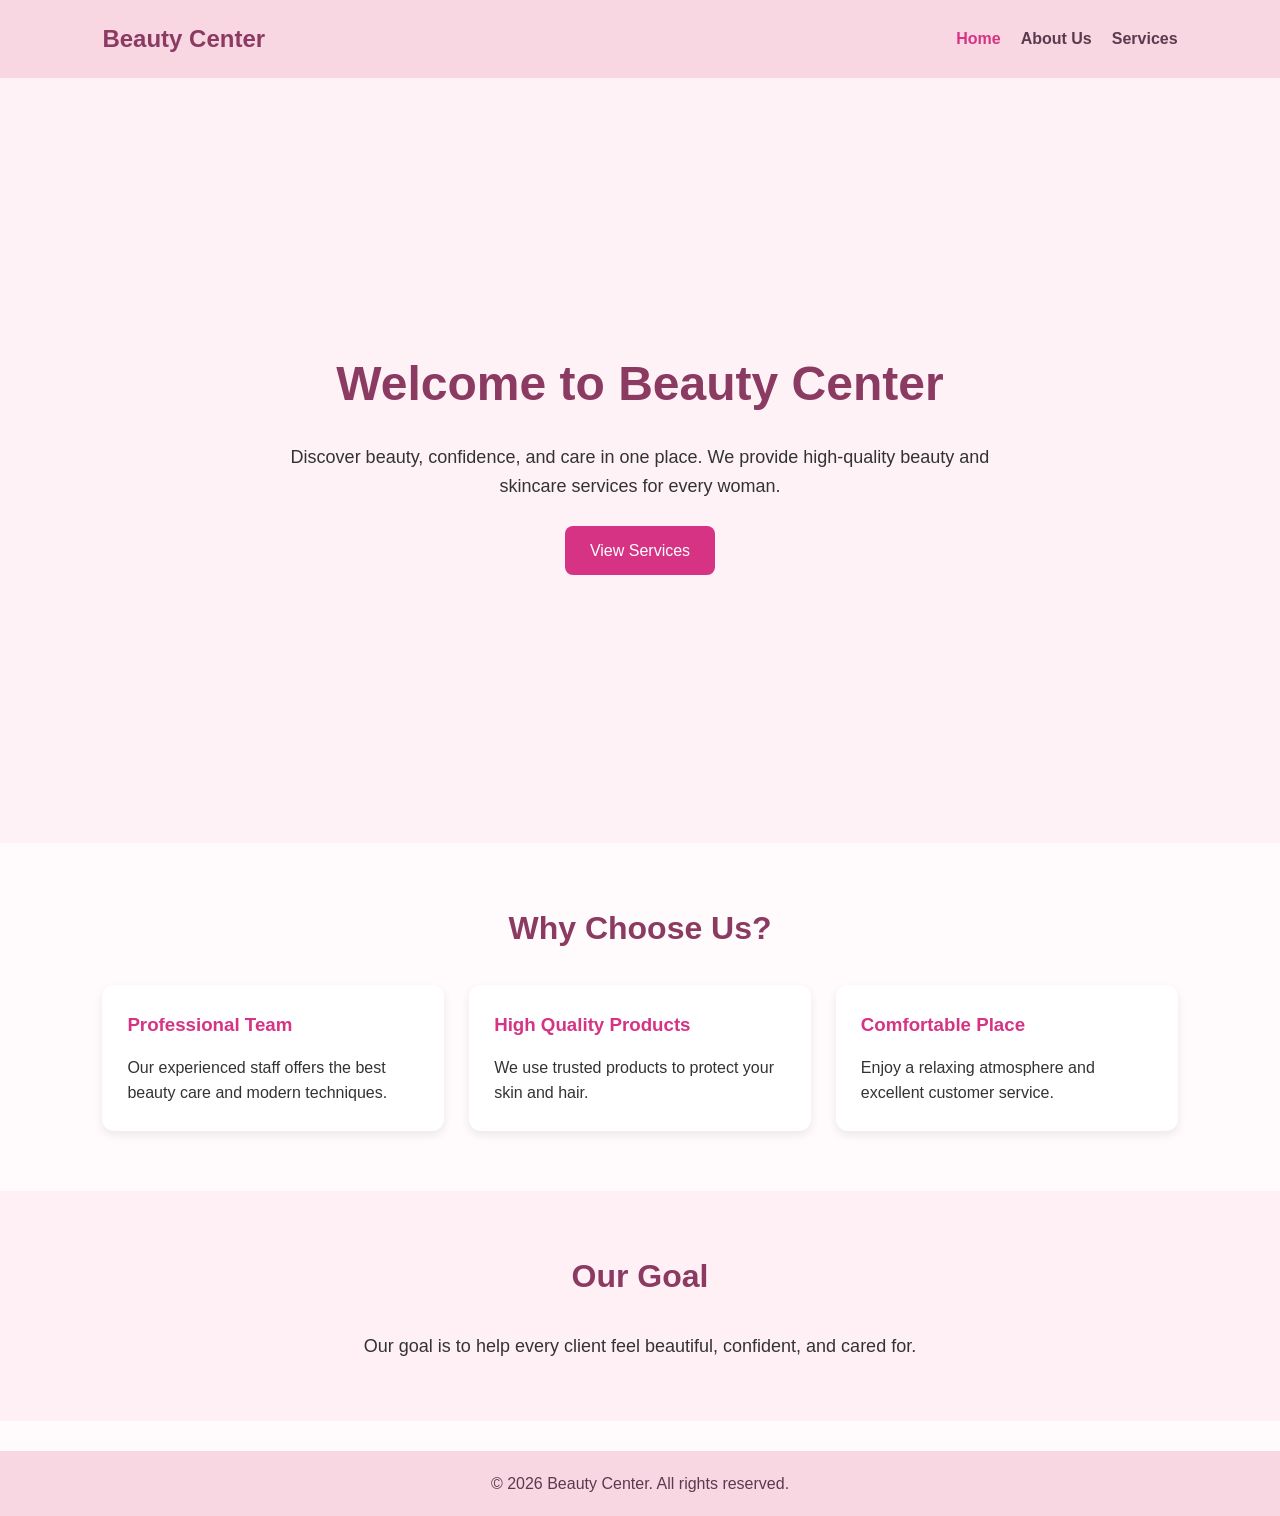
==== index.html @ 6f54ff1e "Add files via upload" ====
<!DOCTYPE html>
<html lang="en">
<head>
  <meta charset="UTF-8" />
  <meta name="viewport" content="width=device-width, initial-scale=1.0" />
  <title>Beauty Center - Home</title>
  <link rel="stylesheet" href="style.css" />
</head>
<body>

  <header>
    <nav class="navbar">
      <div class="logo">Beauty Center</div>
      <ul class="nav-links">
        <li><a href="index.html" class="active">Home</a></li>
        <li><a href="about.html">About Us</a></li>
        <li><a href="services.html">Services</a></li>
      </ul>
    </nav>

    <section class="hero">
      <div class="hero-text">
        <h1>Welcome to Beauty Center</h1>
        <p>
          Discover beauty, confidence, and care in one place. 
          We provide high-quality beauty and skincare services for every woman.
        </p>
        <a href="services.html" class="btn">View Services</a>
      </div>
    </section>
  </header>

  <main>
    <section class="section">
      <h2>Why Choose Us?</h2>
      <div class="cards">
        <div class="card">
          <h3>Professional Team</h3>
          <p>Our experienced staff offers the best beauty care and modern techniques.</p>
        </div>
        <div class="card">
          <h3>High Quality Products</h3>
          <p>We use trusted products to protect your skin and hair.</p>
        </div>
        <div class="card">
          <h3>Comfortable Place</h3>
          <p>Enjoy a relaxing atmosphere and excellent customer service.</p>
        </div>
      </div>
    </section>

    <section class="section light-section">
      <h2>Our Goal</h2>
      <p class="center-text">
        Our goal is to help every client feel beautiful, confident, and cared for.
      </p>
    </section>
  </main>

  <footer>
    <p>&copy; 2026 Beauty Center. All rights reserved.</p>
  </footer>

  <script src="script.js"></script>
</body>
</html>
---- style.css ----
* {
  margin: 0;
  padding: 0;
  box-sizing: border-box;
}

body {
  font-family: Arial, sans-serif;
  background-color: #fffafc;
  color: #333;
  line-height: 1.6;
}

.navbar {
  background-color: #f8d7e3;
  display: flex;
  justify-content: space-between;
  align-items: center;
  padding: 20px 8%;
}

.logo {
  font-size: 24px;
  font-weight: bold;
  color: #8b3a62;
}

.nav-links {
  list-style: none;
  display: flex;
  gap: 20px;
}

.nav-links a {
  text-decoration: none;
  color: #5a3b4d;
  font-weight: bold;
  transition: 0.3s;
}

.nav-links a:hover,
.nav-links a.active {
  color: #d63384;
}

.hero {
  height: 85vh;
  display: flex;
  justify-content: center;
  align-items: center;
  text-align: center;
  background: linear-gradient(rgba(255, 240, 245, 0.8), rgba(255, 240, 245, 0.8)),
    url("https://images.unsplash.com/photo-1521590832167-7bcbfaa6381f?auto=format&fit=crop&w=1200&q=80");
  background-size: cover;
  background-position: center;
  padding: 20px;
}

.hero-text {
  max-width: 700px;
}

.hero-text h1 {
  font-size: 48px;
  color: #8b3a62;
  margin-bottom: 20px;
}

.hero-text p {
  font-size: 18px;
  margin-bottom: 25px;
}

.btn {
  display: inline-block;
  padding: 12px 25px;
  background-color: #d63384;
  color: white;
  text-decoration: none;
  border-radius: 8px;
  transition: 0.3s;
}

.btn:hover {
  background-color: #b82b70;
}

.section {
  padding: 60px 8%;
}

.light-section {
  background-color: #fff0f5;
}

.section h2 {
  text-align: center;
  margin-bottom: 30px;
  color: #8b3a62;
  font-size: 32px;
}

.center-text {
  text-align: center;
  max-width: 800px;
  margin: auto;
  font-size: 18px;
}

.cards {
  display: grid;
  grid-template-columns: repeat(3, 1fr);
  gap: 25px;
}

.card {
  background-color: white;
  padding: 25px;
  border-radius: 12px;
  box-shadow: 0 4px 10px rgba(0, 0, 0, 0.08);
  transition: 0.3s;
}

.card:hover {
  transform: translateY(-8px);
}

.card h3 {
  color: #d63384;
  margin-bottom: 15px;
}

.page-header {
  text-align: center;
  padding: 60px 20px 30px;
}

.page-header h1 {
  font-size: 40px;
  color: #8b3a62;
  margin-bottom: 10px;
}

footer {
  background-color: #f8d7e3;
  text-align: center;
  padding: 20px;
  color: #5a3b4d;
  margin-top: 30px;
}

/* Responsive */
@media (max-width: 992px) {
  .cards {
    grid-template-columns: repeat(2, 1fr);
  }

  .hero-text h1 {
    font-size: 38px;
  }
}

@media (max-width: 768px) {
  .navbar {
    flex-direction: column;
    gap: 15px;
  }

  .nav-links {
    flex-direction: column;
    text-align: center;
  }

  .cards {
    grid-template-columns: 1fr;
  }

  .hero {
    height: auto;
    padding: 80px 20px;
  }

  .hero-text h1 {
    font-size: 30px;
  }
}
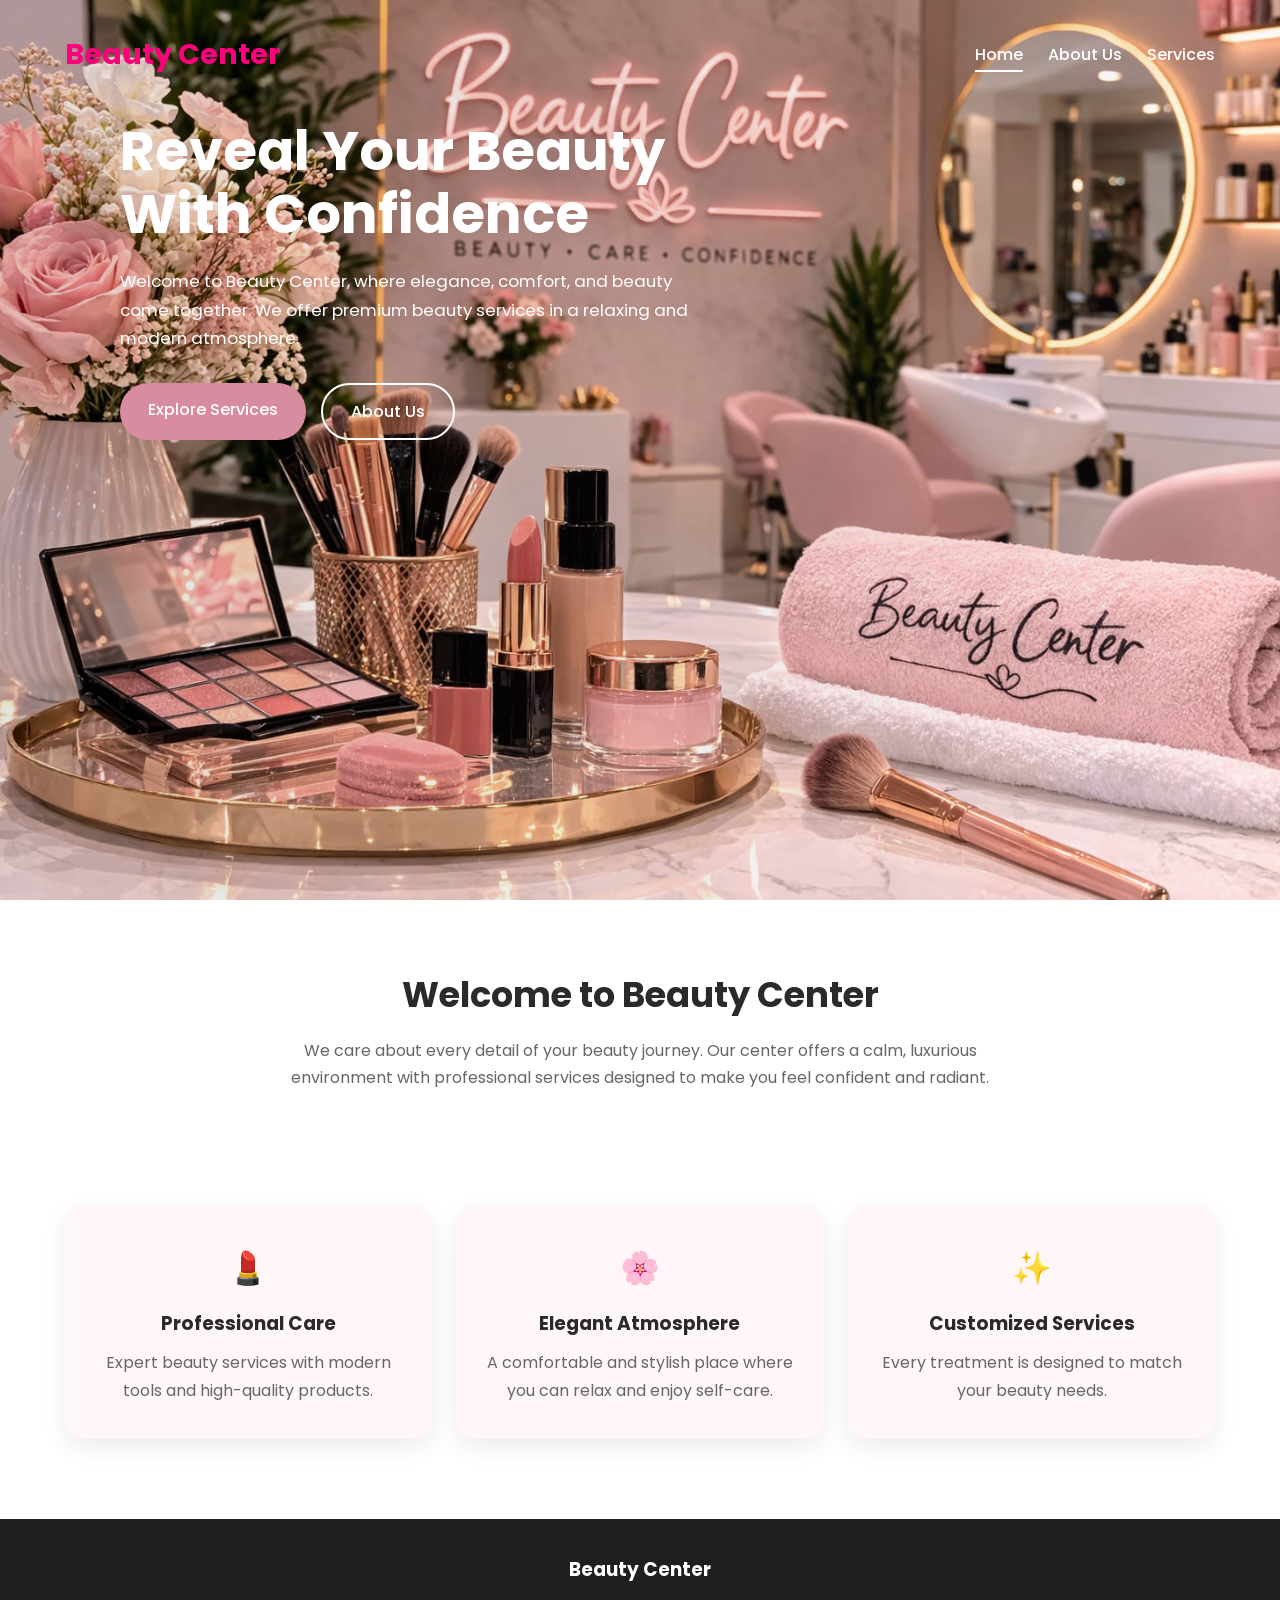
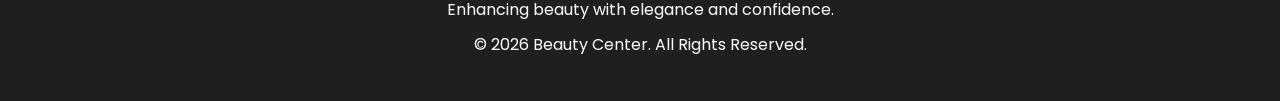
==== commit 1ea7c5c6: "Add files via upload" ====
--- a/index.html
+++ b/index.html
@@ -1,66 +1,108 @@
 <!DOCTYPE html>
 <html lang="en">
 <head>
-  <meta charset="UTF-8" />
-  <meta name="viewport" content="width=device-width, initial-scale=1.0" />
-  <title>Beauty Center - Home</title>
-  <link rel="stylesheet" href="style.css" />
+<meta charset="UTF-8">
+<meta name="viewport" content="width=device-width, initial-scale=1.0">
+<title>Beauty Center | Home</title>
+<link rel="stylesheet" href="style.css">
 </head>
+
 <body>
 
-  <header>
-    <nav class="navbar">
-      <div class="logo">Beauty Center</div>
-      <ul class="nav-links">
-        <li><a href="index.html" class="active">Home</a></li>
-        <li><a href="about.html">About Us</a></li>
-        <li><a href="services.html">Services</a></li>
-      </ul>
-    </nav>
+<header class="hero-header">
 
-    <section class="hero">
-      <div class="hero-text">
-        <h1>Welcome to Beauty Center</h1>
-        <p>
-          Discover beauty, confidence, and care in one place. 
-          We provide high-quality beauty and skincare services for every woman.
-        </p>
-        <a href="services.html" class="btn">View Services</a>
-      </div>
-    </section>
-  </header>
+<nav class="navbar container">
 
-  <main>
-    <section class="section">
-      <h2>Why Choose Us?</h2>
-      <div class="cards">
-        <div class="card">
-          <h3>Professional Team</h3>
-          <p>Our experienced staff offers the best beauty care and modern techniques.</p>
-        </div>
-        <div class="card">
-          <h3>High Quality Products</h3>
-          <p>We use trusted products to protect your skin and hair.</p>
-        </div>
-        <div class="card">
-          <h3>Comfortable Place</h3>
-          <p>Enjoy a relaxing atmosphere and excellent customer service.</p>
-        </div>
-      </div>
-    </section>
+<a href="index.html" class="logo">Beauty <span>Center</span></a>
 
-    <section class="section light-section">
-      <h2>Our Goal</h2>
-      <p class="center-text">
-        Our goal is to help every client feel beautiful, confident, and cared for.
-      </p>
-    </section>
-  </main>
+<div class="menu-toggle" id="menu-toggle">
+<span></span>
+<span></span>
+<span></span>
+</div>
 
-  <footer>
-    <p>&copy; 2026 Beauty Center. All rights reserved.</p>
-  </footer>
+<ul class="nav-links" id="nav-links">
+<li><a href="index.html" class="active">Home</a></li>
+<li><a href="about.html">About Us</a></li>
+<li><a href="services.html">Services</a></li>
+</ul>
 
-  <script src="script.js"></script>
+</nav>
+
+<section class="hero">
+
+<div class="overlay"></div>
+
+<div class="hero-content container">
+
+<h1>Reveal Your Beauty With Confidence</h1>
+
+<p>
+Welcome to Beauty Center, where elegance, comfort, and beauty come together.
+We offer premium beauty services in a relaxing and modern atmosphere.
+</p>
+
+<div class="hero-buttons">
+<a href="services.html" class="btn btn-primary">Explore Services</a>
+<a href="about.html" class="btn btn-secondary">About Us</a>
+</div>
+
+</div>
+</section>
+</header>
+
+
+<main>
+
+<section class="section container fade-in">
+
+<div class="section-title">
+<h2>Welcome to Beauty Center</h2>
+
+<p>
+We care about every detail of your beauty journey. Our center offers a calm,
+luxurious environment with professional services designed to make you feel
+confident and radiant.
+</p>
+
+</div>
+</section>
+
+
+<section class="features container">
+
+<div class="feature-card fade-in">
+<div class="icon">💄</div>
+<h3>Professional Care</h3>
+<p>Expert beauty services with modern tools and high-quality products.</p>
+</div>
+
+<div class="feature-card fade-in">
+<div class="icon">🌸</div>
+<h3>Elegant Atmosphere</h3>
+<p>A comfortable and stylish place where you can relax and enjoy self-care.</p>
+</div>
+
+<div class="feature-card fade-in">
+<div class="icon">✨</div>
+<h3>Customized Services</h3>
+<p>Every treatment is designed to match your beauty needs.</p>
+</div>
+
+</section>
+
+</main>
+
+
+<footer class="footer">
+<div class="container footer-content">
+<h3>Beauty Center</h3>
+<p>Enhancing beauty with elegance and confidence.</p>
+<p>© 2026 Beauty Center. All Rights Reserved.</p>
+</div>
+</footer>
+
+<script src="script.js"></script>
+
 </body>
 </html>
--- a/style.css
+++ b/style.css
@@ -1,186 +1,578 @@
+@import url('https://fonts.googleapis.com/css2?family=Poppins:wght@300;400;500;600;700&display=swap');
+
 * {
   margin: 0;
   padding: 0;
   box-sizing: border-box;
 }
 
+:root {
+  --primary: #d88ca0;
+  --secondary: #fff6f8;
+  --dark: #2a2a2a;
+  --text: #666;
+  --white: #ffffff;
+  --shadow: 0 8px 25px rgba(0, 0, 0, 0.08);
+  --transition: 0.3s ease;
+}
+
+html {
+  scroll-behavior: smooth;
+}
+
 body {
-  font-family: Arial, sans-serif;
-  background-color: #fffafc;
-  color: #333;
-  line-height: 1.6;
-}
-
+  font-family: 'Poppins', sans-serif;
+  color: var(--dark);
+  background: #fff;
+  line-height: 1.7;
+}
+
+img {
+  width: 100%;
+  display: block;
+}
+
+a {
+  text-decoration: none;
+}
+
+ul {
+  list-style: none;
+}
+
+.container {
+  width: 90%;
+  max-width: 1150px;
+  margin: auto;
+}
+
+.section {
+  padding: 65px 0;
+}
+
+.section-title {
+  text-align: center;
+  max-width: 750px;
+  margin: 0 auto 50px;
+}
+
+.section-title h2 {
+  font-size: 2.2rem;
+  margin-bottom: 12px;
+}
+
+.section-title p {
+  color: var(--text);
+}
+
+.small-heading {
+  color: var(--primary);
+  font-size: 0.9rem;
+  font-weight: 600;
+  letter-spacing: 1px;
+  text-transform: uppercase;
+}
+
+.btn {
+  display: inline-block;
+  padding: 13px 28px;
+  border-radius: 30px;
+  transition: var(--transition);
+  font-weight: 500;
+}
+
+.btn-primary {
+  background: var(--primary);
+  color: var(--white);
+}
+
+.btn-primary:hover {
+  transform: translateY(-3px);
+  box-shadow: 0 12px 25px rgba(216, 140, 160, 0.4);
+}
+
+.btn-secondary {
+  border: 2px solid var(--white);
+  color: var(--white);
+}
+
+.btn-secondary:hover {
+  background: var(--white);
+  color: var(--primary);
+}
+
+/* NAVBAR */
 .navbar {
-  background-color: #f8d7e3;
   display: flex;
   justify-content: space-between;
   align-items: center;
-  padding: 20px 8%;
+  padding: 30px 0;
+  position: absolute;
+  top: 0;
+  left: 50%;
+  transform: translateX(-50%);
+  width: 90%;
+  max-width: 1150px;
+  z-index: 100;
 }
 
 .logo {
-  font-size: 24px;
-  font-weight: bold;
-  color: #8b3a62;
+  font-size: 1.8rem;
+  font-weight: 700;
+  color: #ff007d;
+}
+
+.logo span {
+  color:V white;
 }
 
 .nav-links {
-  list-style: none;
   display: flex;
-  gap: 20px;
+  gap: 25px;
+  align-items: center;
 }
 
 .nav-links a {
-  text-decoration: none;
-  color: #5a3b4d;
-  font-weight: bold;
-  transition: 0.3s;
-}
-
-.nav-links a:hover,
-.nav-links a.active {
-  color: #d63384;
+  color: var(--white);
+  font-weight: 500;
+  position: relative;
+}
+
+.nav-links a::after {
+  content: "";
+  position: absolute;
+  left: 0;
+  bottom: -6px;
+  width: 0;
+  height: 2px;
+  background: var(--white);
+  transition: var(--transition);
+}
+
+.nav-links a:hover::after,
+.nav-links a.active::after {
+  width: 100%;
+}
+
+.menu-toggle {
+  display: none;
+  flex-direction: column;
+  gap: 5px;
+  cursor: pointer;
+}
+
+.menu-toggle span {
+  width: 26px;
+  height: 3px;
+  background: var(--white);
+  border-radius: 10px;
+}
+
+/* HERO */
+.hero-header {
+  position: relative;
 }
 
 .hero {
-  height: 85vh;
+  min-height: 100vh;
+  background: url('images/index.jpg') center center / cover no-repeat;
   display: flex;
-  justify-content: center;
   align-items: center;
-  text-align: center;
-  background: linear-gradient(rgba(255, 240, 245, 0.8), rgba(255, 240, 245, 0.8)),
-    url("https://images.unsplash.com/photo-1521590832167-7bcbfaa6381f?auto=format&fit=crop&w=1200&q=80");
-  background-size: cover;
-  background-position: center;
-  padding: 20px;
-}
-
-.hero-text {
-  max-width: 700px;
-}
-
-.hero-text h1 {
-  font-size: 48px;
-  color: #8b3a62;
-  margin-bottom: 20px;
-}
-
-.hero-text p {
-  font-size: 18px;
-  margin-bottom: 25px;
-}
-
-.btn {
-  display: inline-block;
-  padding: 12px 25px;
-  background-color: #d63384;
-  color: white;
-  text-decoration: none;
-  border-radius: 8px;
-  transition: 0.3s;
-}
-
-.btn:hover {
-  background-color: #b82b70;
-}
-
-.section {
-  padding: 60px 8%;
-}
-
-.light-section {
-  background-color: #fff0f5;
-}
-
-.section h2 {
-  text-align: center;
+  position: relative;
+  padding-top: 80px;
+}
+
+.overlay {
+  position: absolute;
+  inset: 0;
+  background: linear-gradient(to right, rgba(0, 0, 0, 0.10), rgba(216, 140, 160, 0.05));
+}
+
+.hero-content {
+  position: relative;
+  z-index: 2;
+  color: var(--white);
+  max-width: 650px;
+  margin-left: 120px;
+  margin-top: 40px;
+}
+
+.hero-content h1 {
+  font-size: 3.4rem;
+  line-height: 1.15;
+  margin-bottom: 22px;
+  font-weight: 700;
+}
+
+.hero-content p {
+  font-size: 1.05rem;
   margin-bottom: 30px;
-  color: #8b3a62;
-  font-size: 32px;
-}
-
-.center-text {
-  text-align: center;
-  max-width: 800px;
-  margin: auto;
-  font-size: 18px;
-}
-
-.cards {
+  max-width: 600px;
+}
+
+.hero-buttons {
+  display: flex;
+  gap: 15px;
+  flex-wrap: wrap;
+}
+
+/* FEATURES */
+.features {
   display: grid;
   grid-template-columns: repeat(3, 1fr);
   gap: 25px;
-}
-
-.card {
-  background-color: white;
-  padding: 25px;
-  border-radius: 12px;
-  box-shadow: 0 4px 10px rgba(0, 0, 0, 0.08);
-  transition: 0.3s;
-}
-
-.card:hover {
+  margin-bottom: 80px;
+}
+
+.feature-card {
+  background: var(--secondary);
+  padding: 35px 25px;
+  text-align: center;
+  border-radius: 18px;
+  box-shadow: var(--shadow);
+  transition: var(--transition);
+}
+
+.feature-card:hover {
   transform: translateY(-8px);
 }
 
-.card h3 {
-  color: #d63384;
-  margin-bottom: 15px;
-}
-
-.page-header {
-  text-align: center;
-  padding: 60px 20px 30px;
-}
-
-.page-header h1 {
-  font-size: 40px;
-  color: #8b3a62;
+.feature-card .icon {
+  font-size: 2rem;
+  margin-bottom: 12px;
+}
+
+.feature-card h3 {
   margin-bottom: 10px;
 }
 
-footer {
-  background-color: #f8d7e3;
-  text-align: center;
-  padding: 20px;
-  color: #5a3b4d;
-  margin-top: 30px;
-}
-
-/* Responsive */
+.feature-card p {
+  color: var(--text);
+}
+
+/* ABOUT PREVIEW */
+.about-preview {
+  background: #fffafb;
+}
+
+.about-grid {
+  display: grid;
+  grid-template-columns: repeat(2, 1fr);
+  gap: 40px;
+  align-items: center;
+}
+
+.about-image img {
+  width: 100%;
+  height: 420px;
+  object-fit: cover;
+  border-radius: 20px;
+  box-shadow: var(--shadow);
+}
+
+.about-text h2 {
+  font-size: 2.1rem;
+  margin: 12px 0 18px;
+}
+
+.about-text p {
+  color: var(--text);
+  margin-bottom: 18px;
+}
+
+/* SERVICES PREVIEW */
+.services-preview {
+  display: grid;
+  grid-template-columns: repeat(3, 1fr);
+  gap: 25px;
+}
+
+.service-preview-card {
+  background: var(--white);
+  border-radius: 18px;
+  overflow: hidden;
+  box-shadow: var(--shadow);
+  transition: var(--transition);
+}
+
+.service-preview-card:hover {
+  transform: translateY(-10px) scale(1.02);
+  box-shadow: 0 15px 35px rgba(0, 0, 0, 0.15);
+}
+
+.service-preview-card img {
+  width: 100%;
+  height: 260px;
+  object-fit: cover;
+  transition: 0.4s;
+}
+
+.service-preview-card:hover img {
+  transform: scale(1.07);
+}
+
+.service-preview-card h3 {
+  padding: 18px;
+  text-align: center;
+}
+
+.center-btn {
+  text-align: center;
+  margin-top: 35px;
+}
+
+/* SUB HEADER */
+.sub-header {
+  height: 48vh;
+  min-height: 320px;
+  background-size: cover;
+  background-position: center;
+  background-repeat: no-repeat;
+  display: flex;
+  flex-direction: column;
+  color: var(--white);
+  position: relative;
+}
+
+.about-header {
+  background: linear-gradient(rgba(0, 0, 0, 0.15), rgba(0, 0, 0, 0.15)), url('images/about.jpg') center/cover no-repeat;
+}
+
+.services-header {
+  background: linear-gradient(rgba(0, 0, 0, 0.15), rgba(0, 0, 0, 0.15)), url('images/services.jpg') center/cover no-repeat;
+}
+
+.sub-header-content {
+  flex: 1;
+  display: flex;
+  flex-direction: column;
+  justify-content: center;
+  align-items: center;
+  text-align: center;
+  padding-top: 40px;
+  padding-bottom: 20px;
+}
+
+.sub-header-content h1 {
+  font-size: 3.2rem;
+  margin-bottom: 10px;
+}
+
+.sub-header-content p {
+  font-size: 1.05rem;
+  max-width: 700px;
+  padding: 0 15px;
+}
+
+/* VALUES */
+.values-section {
+  background: #fffafb;
+}
+
+.values-grid {
+  display: grid;
+  grid-template-columns: repeat(3, 1fr);
+  gap: 25px;
+}
+
+.value-card {
+  background: var(--white);
+  padding: 30px 25px;
+  border-radius: 18px;
+  text-align: center;
+  box-shadow: var(--shadow);
+  transition: var(--transition);
+}
+
+.value-card:hover {
+  transform: translateY(-8px);
+}
+
+.value-card h3 {
+  margin-bottom: 10px;
+}
+
+.value-card p {
+  color: var(--text);
+}
+
+/* SERVICES PAGE */
+.services-grid {
+  display: grid;
+  grid-template-columns: repeat(3, 1fr);
+  gap: 25px;
+}
+
+.service-card {
+  background: var(--white);
+  border-radius: 18px;
+  overflow: hidden;
+  box-shadow: var(--shadow);
+  transition: var(--transition);
+}
+
+.service-card:hover {
+  transform: translateY(-10px) scale(1.02);
+  box-shadow: 0 15px 35px rgba(0, 0, 0, 0.15);
+}
+
+.service-card img {
+  width: 100%;
+  height: 260px;
+  object-fit: cover;
+  border-top-left-radius: 18px;
+  border-top-right-radius: 18px;
+  transition: 0.4s;
+}
+
+.service-card:hover img {
+  transform: scale(1.08);
+}
+
+.service-content {
+  padding: 22px;
+}
+
+.service-content h3 {
+  margin-bottom: 10px;
+}
+
+.service-content p {
+  color: var(--text);
+}
+
+/* FOOTER */
+.footer {
+  background: #1f1f1f;
+  color: var(--white);
+  padding: 35px 0;
+  text-align: center;
+}
+
+.footer-content h3 {
+  margin-bottom: 10px;
+}
+
+.footer-content p {
+  margin-bottom: 8px;
+}
+
+/* ANIMATION */
+.fade-in {
+  opacity: 0;
+  transform: translateY(25px);
+  transition: all 0.8s ease;
+}
+
+.fade-in.show {
+  opacity: 1;
+  transform: translateY(0);
+}
+
+/* RESPONSIVE */
 @media (max-width: 992px) {
-  .cards {
-    grid-template-columns: repeat(2, 1fr);
-  }
-
-  .hero-text h1 {
-    font-size: 38px;
+  .features,
+  .services-preview,
+  .values-grid,
+  .services-grid,
+  .about-grid {
+    grid-template-columns: 1fr 1fr;
+  }
+
+  .hero-content h1 {
+    font-size: 2.7rem;
+  }
+
+  .hero-content {
+    margin-left: 60px;
   }
 }
 
 @media (max-width: 768px) {
+  .menu-toggle {
+    display: flex;
+  }
+
+  .nav-links {
+    position: absolute;
+    top: 75px;
+    right: 0;
+    width: 220px;
+    background: rgba(32, 32, 32, 0.95);
+    flex-direction: column;
+    align-items: flex-start;
+    padding: 20px;
+    border-radius: 12px;
+    display: none;
+  }
+
+  .nav-links.show {
+    display: flex;
+  }
+
+  .features,
+  .services-preview,
+  .values-grid,
+  .services-grid,
+  .about-grid {
+    grid-template-columns: 1fr;
+  }
+
+  .hero-content {
+    margin-left: 0;
+    margin-top: 20px;
+    text-align: center;
+  }
+
+  .hero {
+    padding-top: 100px;
+  }
+
   .navbar {
+    padding: 20px 0;
+  }
+
+  .hero-content h1 {
+    font-size: 2.2rem;
+  }
+
+  .hero-content p {
+    font-size: 0.95rem;
+    max-width: 100%;
+  }
+
+  .section-title h2,
+  .about-text h2 {
+    font-size: 1.8rem;
+  }
+
+  .sub-header {
+    height: 40vh;
+    min-height: 260px;
+  }
+
+  .sub-header-content h1 {
+    font-size: 2.3rem;
+  }
+
+  .sub-header-content p {
+    font-size: 0.95rem;
+  }
+}
+
+@media (max-width: 480px) {
+  .btn {
+    width: 100%;
+    text-align: center;
+  }
+
+  .hero-buttons {
     flex-direction: column;
-    gap: 15px;
-  }
-
-  .nav-links {
-    flex-direction: column;
-    text-align: center;
-  }
-
-  .cards {
-    grid-template-columns: 1fr;
-  }
-
-  .hero {
-    height: auto;
-    padding: 80px 20px;
-  }
-
-  .hero-text h1 {
-    font-size: 30px;
-  }
-}+  }
+
+  .logo {
+    font-size: 1.5rem;
+  }
+}
+ 
+  
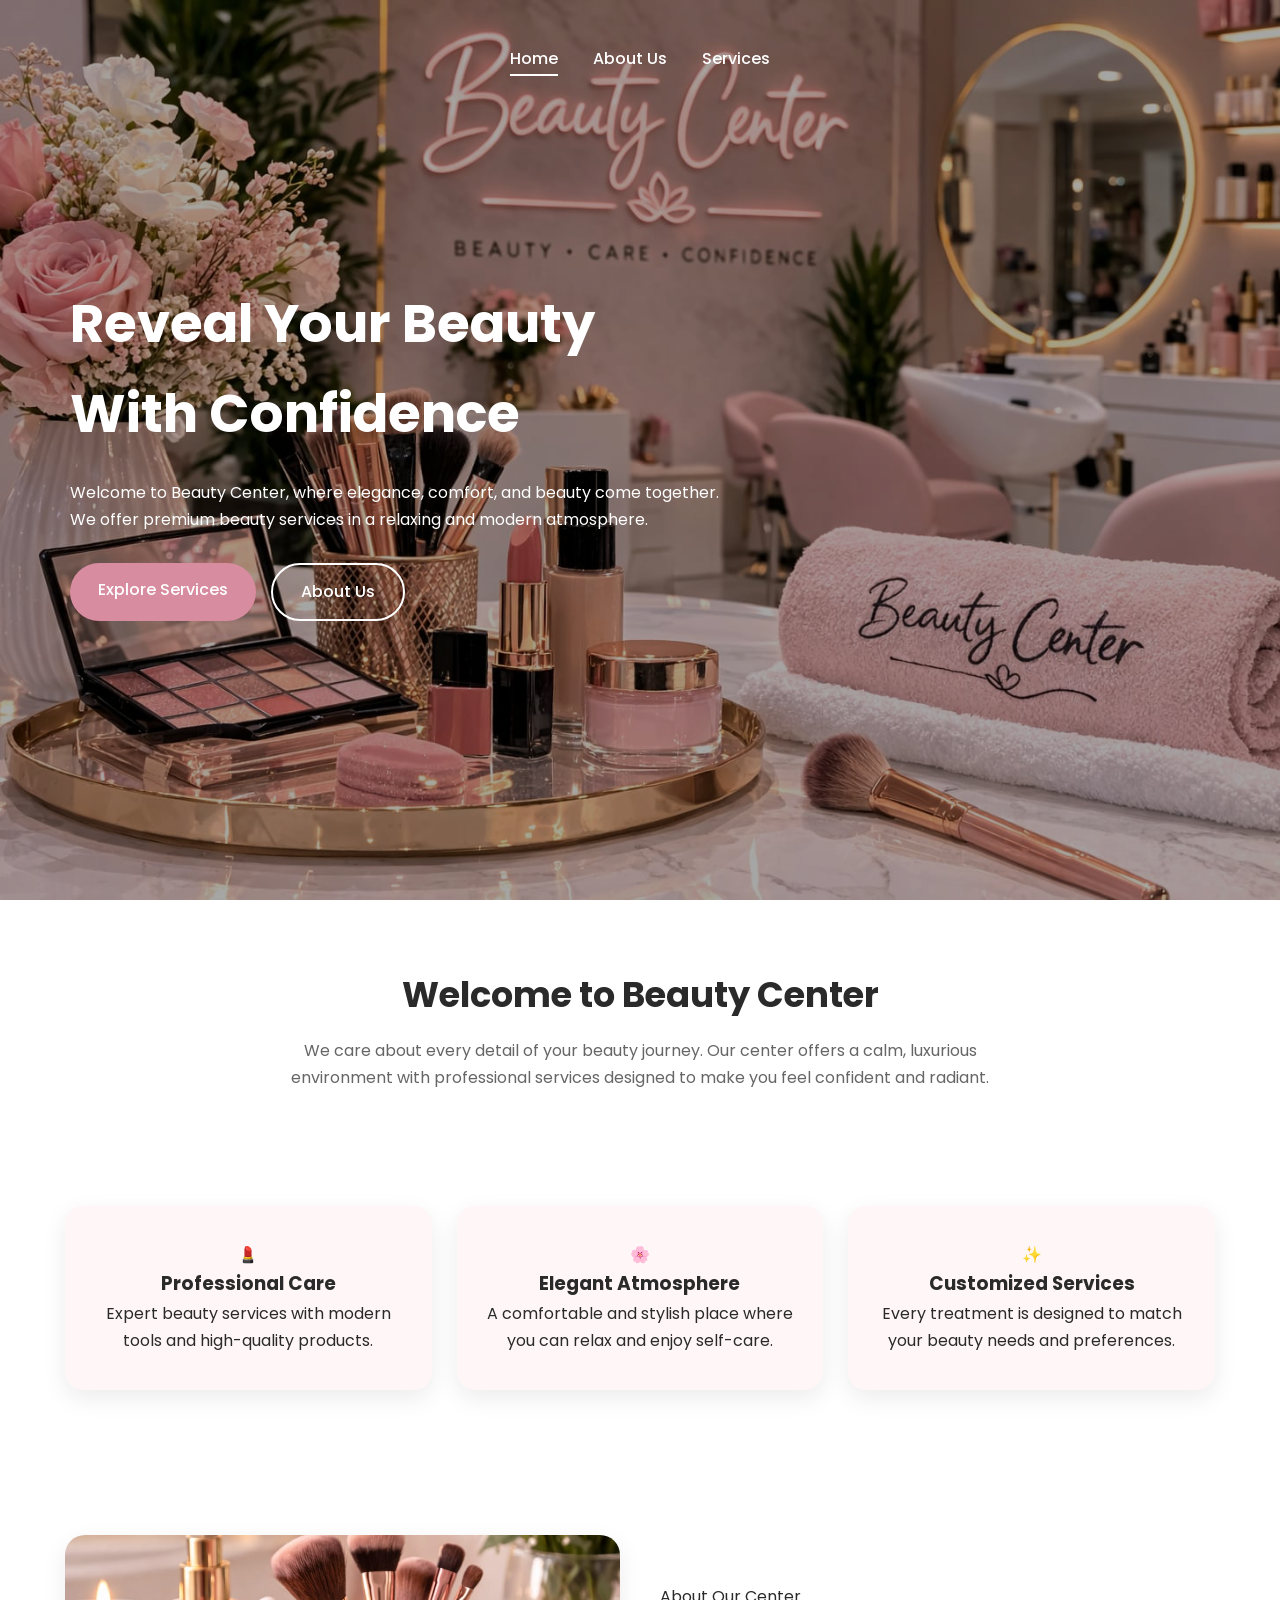
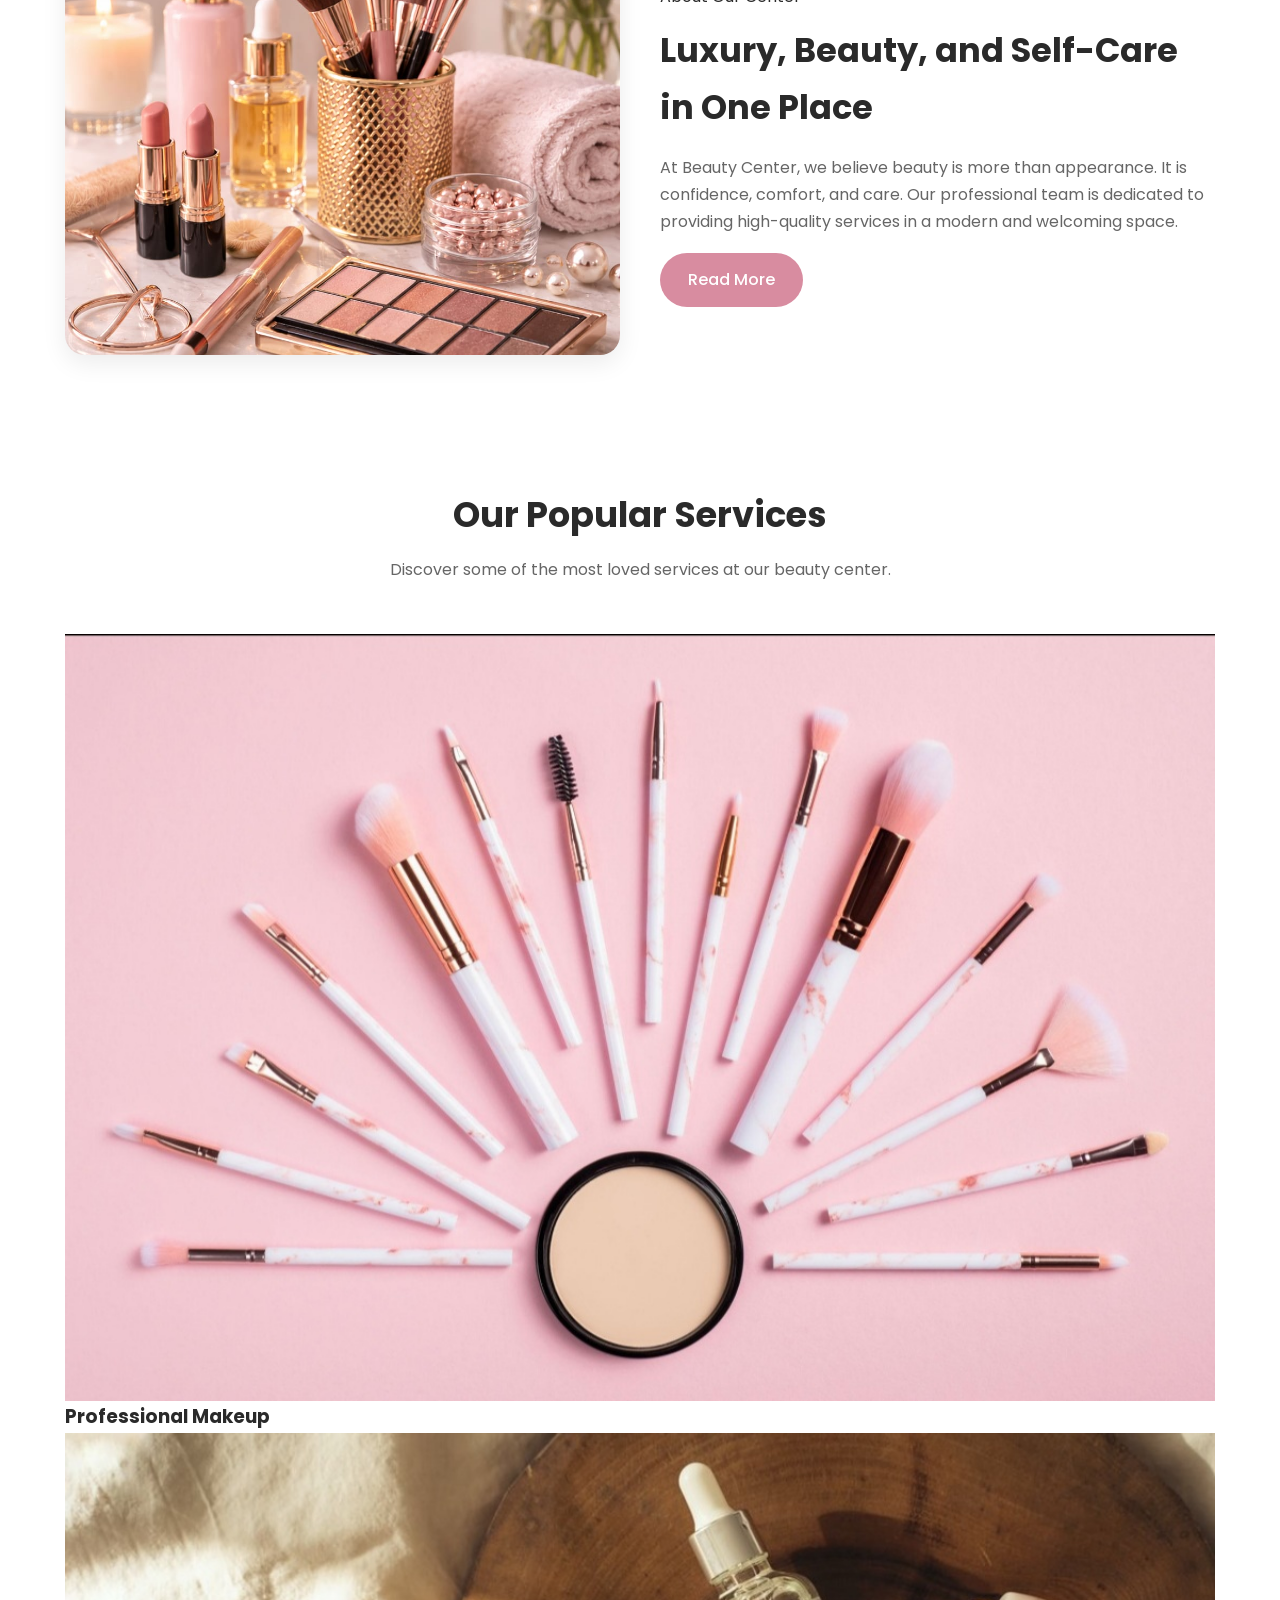
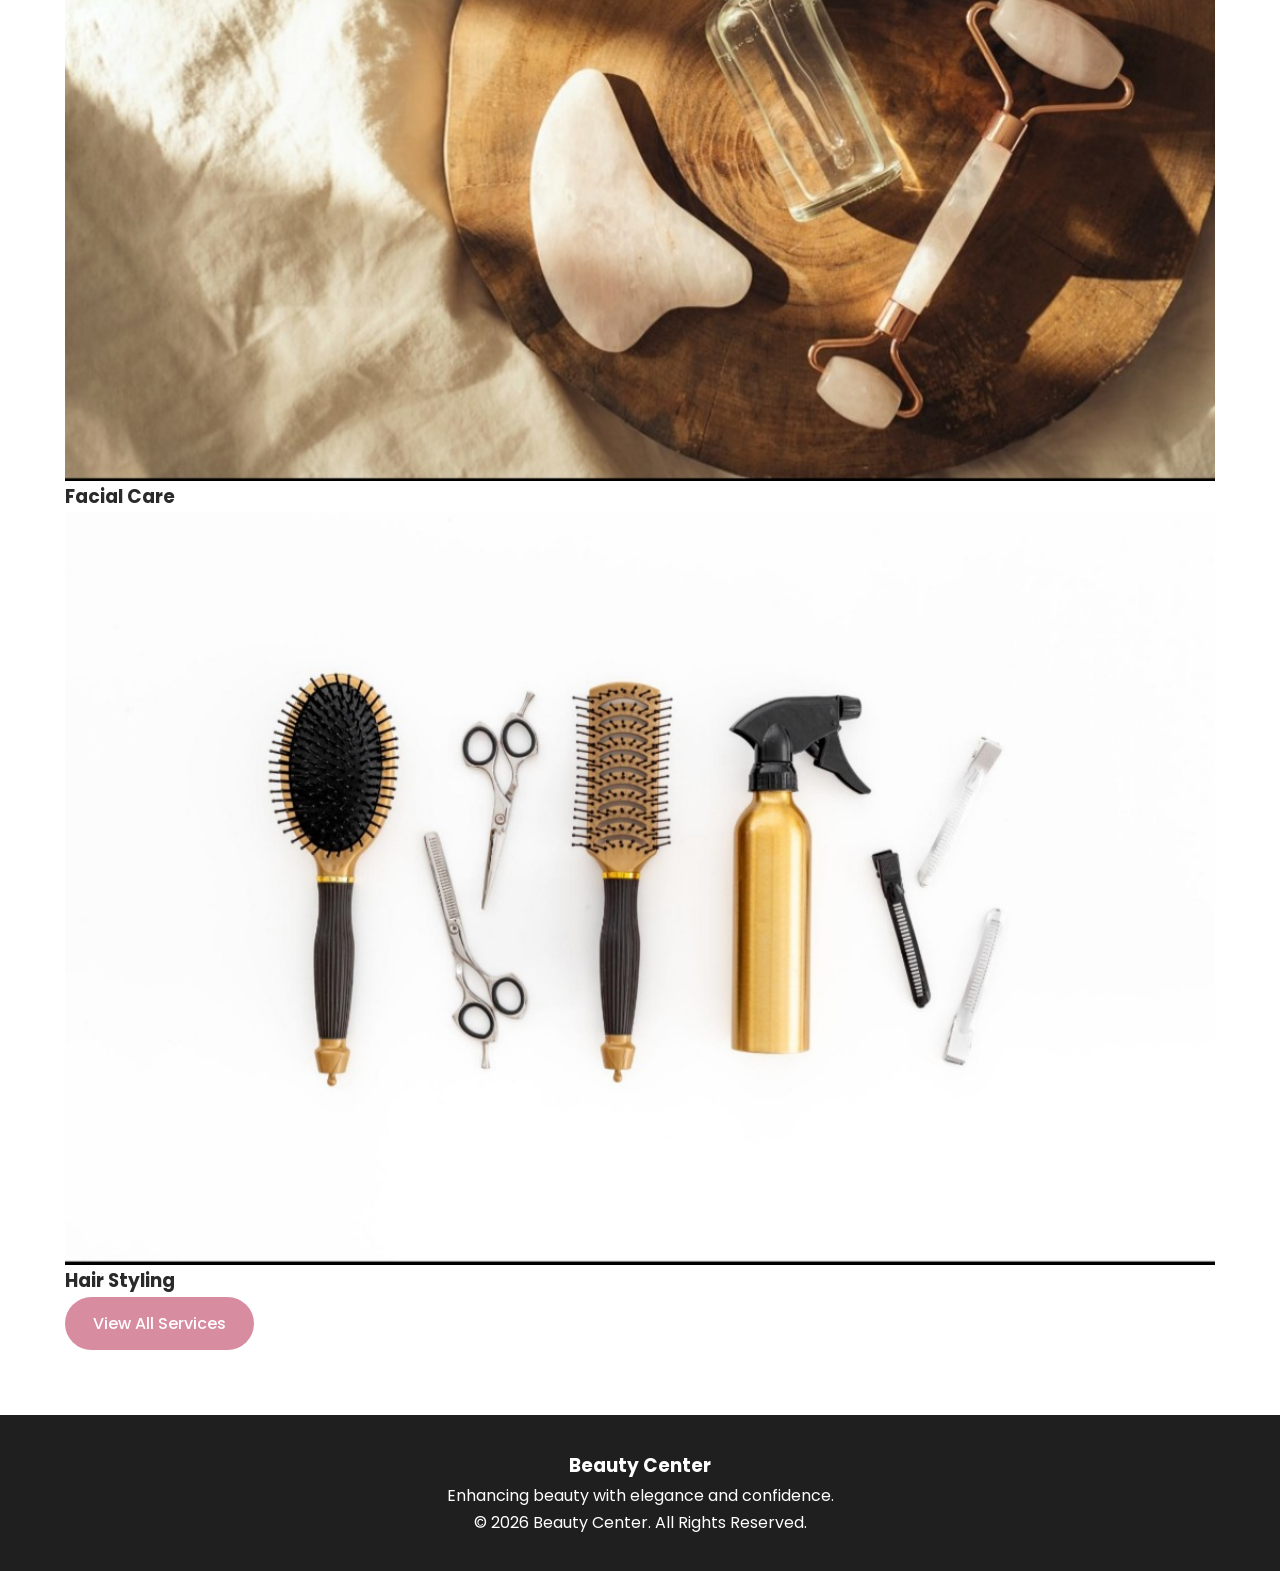
==== commit 8fab8e67: "Add files via upload" ====
--- a/index.html
+++ b/index.html
@@ -1,108 +1,133 @@
 <!DOCTYPE html>
 <html lang="en">
 <head>
-<meta charset="UTF-8">
-<meta name="viewport" content="width=device-width, initial-scale=1.0">
-<title>Beauty Center | Home</title>
-<link rel="stylesheet" href="style.css">
+  <meta charset="UTF-8" />
+  <meta name="viewport" content="width=device-width, initial-scale=1.0" />
+  <title>Beauty Center | Home</title>
+  <link rel="stylesheet" href="style.css" />
 </head>
-
 <body>
 
-<header class="hero-header">
+  <header class="hero-header">
+    <nav class="navbar container">
 
-<nav class="navbar container">
+      <div class="menu-toggle" id="menu-toggle">
+        <span></span>
+        <span></span>
+        <span></span>
+      </div>
 
-<a href="index.html" class="logo">Beauty <span>Center</span></a>
+      <ul class="nav-links" id="nav-links">
+        <li><a href="index.html" class="active">Home</a></li>
+        <li><a href="about.html">About Us</a></li>
+        <li><a href="services.html">Services</a></li>
+      </ul>
+    </nav>
 
-<div class="menu-toggle" id="menu-toggle">
-<span></span>
-<span></span>
-<span></span>
-</div>
+    <section class="hero">
+      <div class="overlay"></div>
+      <div class="hero-content container">
+        <h1>Reveal Your Beauty With Confidence</h1>
+        <p>
+          Welcome to Beauty Center, where elegance, comfort, and beauty come together.
+          We offer premium beauty services in a relaxing and modern atmosphere.
+        </p>
+        <div class="hero-buttons">
+          <a href="services.html" class="btn btn-primary">Explore Services</a>
+          <a href="about.html" class="btn btn-secondary">About Us</a>
+        </div>
+      </div>
+    </section>
+  </header>
 
-<ul class="nav-links" id="nav-links">
-<li><a href="index.html" class="active">Home</a></li>
-<li><a href="about.html">About Us</a></li>
-<li><a href="services.html">Services</a></li>
-</ul>
+  <main>
+    <section class="section container fade-in">
+      <div class="section-title">
+        <h2>Welcome to Beauty Center</h2>
+        <p>
+          We care about every detail of your beauty journey. Our center offers a calm,
+          luxurious environment with professional services designed to make you feel
+          confident and radiant.
+        </p>
+      </div>
+    </section>
 
-</nav>
+    <section class="features container">
+      <div class="feature-card fade-in">
+        <div class="icon">💄</div>
+        <h3>Professional Care</h3>
+        <p>Expert beauty services with modern tools and high-quality products.</p>
+      </div>
 
-<section class="hero">
+      <div class="feature-card fade-in">
+        <div class="icon">🌸</div>
+        <h3>Elegant Atmosphere</h3>
+        <p>A comfortable and stylish place where you can relax and enjoy self-care.</p>
+      </div>
 
-<div class="overlay"></div>
+      <div class="feature-card fade-in">
+        <div class="icon">✨</div>
+        <h3>Customized Services</h3>
+        <p>Every treatment is designed to match your beauty needs and preferences.</p>
+      </div>
+    </section>
 
-<div class="hero-content container">
+    <section class="about-preview section">
+      <div class="container about-grid">
+        <div class="about-image fade-in">
+          <img src="images/about.jpg" alt="Beauty center about image">
+        </div>
 
-<h1>Reveal Your Beauty With Confidence</h1>
+        <div class="about-text fade-in">
+          <span class="small-heading">About Our Center</span>
+          <h2>Luxury, Beauty, and Self-Care in One Place</h2>
+          <p>
+            At Beauty Center, we believe beauty is more than appearance.
+            It is confidence, comfort, and care. Our professional team is dedicated
+            to providing high-quality services in a modern and welcoming space.
+          </p>
+          <a href="about.html" class="btn btn-primary">Read More</a>
+        </div>
+      </div>
+    </section>
 
-<p>
-Welcome to Beauty Center, where elegance, comfort, and beauty come together.
-We offer premium beauty services in a relaxing and modern atmosphere.
-</p>
+    <section class="section container fade-in">
+      <div class="section-title">
+        <h2>Our Popular Services</h2>
+        <p>Discover some of the most loved services at our beauty center.</p>
+      </div>
 
-<div class="hero-buttons">
-<a href="services.html" class="btn btn-primary">Explore Services</a>
-<a href="about.html" class="btn btn-secondary">About Us</a>
-</div>
+      <div class="services-preview">
+        <div class="service-preview-card">
+          <img src="images/service-6.jpg" alt="Professional Makeup">
+          <h3>Professional Makeup</h3>
+        </div>
 
-</div>
-</section>
-</header>
+        <div class="service-preview-card">
+          <img src="images/service-1.jpg" alt="Facial Care">
+          <h3>Facial Care</h3>
+        </div>
 
+        <div class="service-preview-card">
+          <img src="images/service-4.jpg" alt="Hair Styling">
+          <h3>Hair Styling</h3>
+        </div>
+      </div>
 
-<main>
+      <div class="center-btn">
+        <a href="services.html" class="btn btn-primary">View All Services</a>
+      </div>
+    </section>
+  </main>
 
-<section class="section container fade-in">
+  <footer class="footer">
+    <div class="container footer-content">
+      <h3>Beauty Center</h3>
+      <p>Enhancing beauty with elegance and confidence.</p>
+      <p>© 2026 Beauty Center. All Rights Reserved.</p>
+    </div>
+  </footer>
 
-<div class="section-title">
-<h2>Welcome to Beauty Center</h2>
-
-<p>
-We care about every detail of your beauty journey. Our center offers a calm,
-luxurious environment with professional services designed to make you feel
-confident and radiant.
-</p>
-
-</div>
-</section>
-
-
-<section class="features container">
-
-<div class="feature-card fade-in">
-<div class="icon">💄</div>
-<h3>Professional Care</h3>
-<p>Expert beauty services with modern tools and high-quality products.</p>
-</div>
-
-<div class="feature-card fade-in">
-<div class="icon">🌸</div>
-<h3>Elegant Atmosphere</h3>
-<p>A comfortable and stylish place where you can relax and enjoy self-care.</p>
-</div>
-
-<div class="feature-card fade-in">
-<div class="icon">✨</div>
-<h3>Customized Services</h3>
-<p>Every treatment is designed to match your beauty needs.</p>
-</div>
-
-</section>
-
-</main>
-
-
-<footer class="footer">
-<div class="container footer-content">
-<h3>Beauty Center</h3>
-<p>Enhancing beauty with elegance and confidence.</p>
-<p>© 2026 Beauty Center. All Rights Reserved.</p>
-</div>
-</footer>
-
-<script src="script.js"></script>
-
+  <script src="script.js"></script>
 </body>
 </html>
--- a/style.css
+++ b/style.css
@@ -1,578 +1,424 @@
 @import url('https://fonts.googleapis.com/css2?family=Poppins:wght@300;400;500;600;700&display=swap');
 
-* {
-  margin: 0;
-  padding: 0;
-  box-sizing: border-box;
-}
-
-:root {
-  --primary: #d88ca0;
-  --secondary: #fff6f8;
-  --dark: #2a2a2a;
-  --text: #666;
-  --white: #ffffff;
-  --shadow: 0 8px 25px rgba(0, 0, 0, 0.08);
-  --transition: 0.3s ease;
-}
-
-html {
-  scroll-behavior: smooth;
-}
-
-body {
-  font-family: 'Poppins', sans-serif;
-  color: var(--dark);
-  background: #fff;
-  line-height: 1.7;
-}
-
-img {
-  width: 100%;
-  display: block;
-}
-
-a {
-  text-decoration: none;
-}
-
-ul {
-  list-style: none;
-}
-
-.container {
-  width: 90%;
-  max-width: 1150px;
-  margin: auto;
-}
-
-.section {
-  padding: 65px 0;
-}
-
-.section-title {
-  text-align: center;
-  max-width: 750px;
-  margin: 0 auto 50px;
-}
-
-.section-title h2 {
-  font-size: 2.2rem;
-  margin-bottom: 12px;
-}
-
-.section-title p {
-  color: var(--text);
-}
-
-.small-heading {
-  color: var(--primary);
-  font-size: 0.9rem;
-  font-weight: 600;
-  letter-spacing: 1px;
-  text-transform: uppercase;
-}
-
-.btn {
-  display: inline-block;
-  padding: 13px 28px;
-  border-radius: 30px;
-  transition: var(--transition);
-  font-weight: 500;
-}
-
-.btn-primary {
-  background: var(--primary);
-  color: var(--white);
-}
-
-.btn-primary:hover {
-  transform: translateY(-3px);
-  box-shadow: 0 12px 25px rgba(216, 140, 160, 0.4);
-}
-
-.btn-secondary {
-  border: 2px solid var(--white);
-  color: var(--white);
-}
-
-.btn-secondary:hover {
-  background: var(--white);
-  color: var(--primary);
+*{
+margin:0;
+padding:0;
+box-sizing:border-box;
+}
+
+:root{
+--primary:#d88ca0;
+--secondary:#fff6f8;
+--dark:#2a2a2a;
+--text:#666;
+--white:#ffffff;
+--shadow:0 8px 25px rgba(0,0,0,0.08);
+--transition:0.3s ease;
+}
+
+body{
+font-family:'Poppins',sans-serif;
+color:var(--dark);
+background:#fff;
+line-height:1.7;
+}
+
+img{
+width:100%;
+display:block;
+}
+
+a{
+text-decoration:none;
+}
+
+ul{
+list-style:none;
+}
+
+.container{
+width:90%;
+max-width:1150px;
+margin:auto;
+}
+
+.section{
+padding:65px 0;
+}
+
+.section-title{
+text-align:center;
+max-width:750px;
+margin:0 auto 50px;
+}
+
+.section-title h2{
+font-size:2.2rem;
+margin-bottom:12px;
+}
+
+.section-title p{
+color:var(--text);
+}
+
+/* BUTTON */
+
+.btn{
+display:inline-block;
+padding:13px 28px;
+border-radius:30px;
+transition:0.3s;
+font-weight:500;
+}
+
+.btn-primary{
+background:var(--primary);
+color:white;
+}
+
+.btn-primary:hover{
+transform:translateY(-4px);
+box-shadow:0 15px 30px rgba(216,140,160,0.5);
+}
+
+.btn-secondary{
+border:2px solid white;
+color:white;
 }
 
 /* NAVBAR */
-.navbar {
-  display: flex;
-  justify-content: space-between;
-  align-items: center;
-  padding: 30px 0;
-  position: absolute;
-  top: 0;
-  left: 50%;
-  transform: translateX(-50%);
-  width: 90%;
-  max-width: 1150px;
-  z-index: 100;
-}
-
-.logo {
-  font-size: 1.8rem;
-  font-weight: 700;
-  color: #ff007d;
-}
-
-.logo span {
-  color:V white;
-}
-
-.nav-links {
-  display: flex;
-  gap: 25px;
-  align-items: center;
-}
-
-.nav-links a {
-  color: var(--white);
-  font-weight: 500;
-  position: relative;
-}
-
-.nav-links a::after {
-  content: "";
-  position: absolute;
-  left: 0;
-  bottom: -6px;
-  width: 0;
-  height: 2px;
-  background: var(--white);
-  transition: var(--transition);
+
+.navbar{
+display:flex;
+justify-content:center;
+align-items:center;
+padding:25px 0;
+position:absolute;
+top:20px;
+left:50%;
+transform:translateX(-50%);
+width:90%;
+max-width:1150px;
+z-index:100;
+}
+
+.nav-links{
+display:flex;
+gap:35px;
+}
+
+.nav-links a{
+color:white;
+font-weight:500;
+position:relative;
+}
+
+.nav-links a::after{
+content:"";
+position:absolute;
+left:0;
+bottom:-6px;
+width:0;
+height:2px;
+background:white;
+transition:0.3s;
 }
 
 .nav-links a:hover::after,
-.nav-links a.active::after {
-  width: 100%;
-}
-
-.menu-toggle {
-  display: none;
-  flex-direction: column;
-  gap: 5px;
-  cursor: pointer;
-}
-
-.menu-toggle span {
-  width: 26px;
-  height: 3px;
-  background: var(--white);
-  border-radius: 10px;
+.nav-links a.active::after{
+width:100%;
 }
 
 /* HERO */
-.hero-header {
-  position: relative;
-}
-
-.hero {
-  min-height: 100vh;
-  background: url('images/index.jpg') center center / cover no-repeat;
-  display: flex;
-  align-items: center;
-  position: relative;
-  padding-top: 80px;
-}
-
-.overlay {
-  position: absolute;
-  inset: 0;
-  background: linear-gradient(to right, rgba(0, 0, 0, 0.10), rgba(216, 140, 160, 0.05));
-}
-
-.hero-content {
-  position: relative;
-  z-index: 2;
-  color: var(--white);
-  max-width: 650px;
-  margin-left: 120px;
-  margin-top: 40px;
-}
-
-.hero-content h1 {
-  font-size: 3.4rem;
-  line-height: 1.15;
-  margin-bottom: 22px;
-  font-weight: 700;
-}
-
-.hero-content p {
-  font-size: 1.05rem;
-  margin-bottom: 30px;
-  max-width: 600px;
-}
-
-.hero-buttons {
-  display: flex;
-  gap: 15px;
-  flex-wrap: wrap;
+
+.hero{
+min-height:100vh;
+background:url('images/index.jpg') center/cover no-repeat;
+display:flex;
+align-items:center;
+position:relative;
+}
+
+.overlay{
+position:absolute;
+inset:0;
+background:rgba(0,0,0,0.35);
+}
+
+.hero-content{
+position:relative;
+z-index:2;
+color:white;
+max-width:650px;
+margin-left:70px;
+}
+
+.hero-content h1{
+font-size:3.3rem;
+margin-bottom:20px;
+}
+
+.hero-content p{
+margin-bottom:30px;
+color:white;
+}
+
+.hero-buttons{
+display:flex;
+gap:15px;
 }
 
 /* FEATURES */
-.features {
-  display: grid;
-  grid-template-columns: repeat(3, 1fr);
-  gap: 25px;
-  margin-bottom: 80px;
-}
-
-.feature-card {
-  background: var(--secondary);
-  padding: 35px 25px;
-  text-align: center;
-  border-radius: 18px;
-  box-shadow: var(--shadow);
-  transition: var(--transition);
-}
-
-.feature-card:hover {
-  transform: translateY(-8px);
-}
-
-.feature-card .icon {
-  font-size: 2rem;
-  margin-bottom: 12px;
-}
-
-.feature-card h3 {
-  margin-bottom: 10px;
-}
-
-.feature-card p {
-  color: var(--text);
-}
-
-/* ABOUT PREVIEW */
-.about-preview {
-  background: #fffafb;
-}
-
-.about-grid {
-  display: grid;
-  grid-template-columns: repeat(2, 1fr);
-  gap: 40px;
-  align-items: center;
-}
-
-.about-image img {
-  width: 100%;
-  height: 420px;
-  object-fit: cover;
-  border-radius: 20px;
-  box-shadow: var(--shadow);
-}
-
-.about-text h2 {
-  font-size: 2.1rem;
-  margin: 12px 0 18px;
-}
-
-.about-text p {
-  color: var(--text);
-  margin-bottom: 18px;
-}
-
-/* SERVICES PREVIEW */
-.services-preview {
-  display: grid;
-  grid-template-columns: repeat(3, 1fr);
-  gap: 25px;
-}
-
-.service-preview-card {
-  background: var(--white);
-  border-radius: 18px;
-  overflow: hidden;
-  box-shadow: var(--shadow);
-  transition: var(--transition);
-}
-
-.service-preview-card:hover {
-  transform: translateY(-10px) scale(1.02);
-  box-shadow: 0 15px 35px rgba(0, 0, 0, 0.15);
-}
-
-.service-preview-card img {
-  width: 100%;
-  height: 260px;
-  object-fit: cover;
-  transition: 0.4s;
-}
-
-.service-preview-card:hover img {
-  transform: scale(1.07);
-}
-
-.service-preview-card h3 {
-  padding: 18px;
-  text-align: center;
-}
-
-.center-btn {
-  text-align: center;
-  margin-top: 35px;
+
+.features{
+display:grid;
+grid-template-columns:repeat(3,1fr);
+gap:25px;
+margin-bottom:80px;
+}
+
+.feature-card{
+background:var(--secondary);
+padding:35px 25px;
+text-align:center;
+border-radius:18px;
+box-shadow:var(--shadow);
+transition:0.3s;
+}
+
+.feature-card:hover{
+transform:translateY(-8px);
+}
+
+/* ABOUT */
+
+.about-grid{
+display:grid;
+grid-template-columns:repeat(2,1fr);
+gap:40px;
+align-items:center;
+}
+
+.about-image img{
+height:420px;
+object-fit:cover;
+border-radius:20px;
+box-shadow:var(--shadow);
+}
+
+.about-text h2{
+font-size:2.1rem;
+margin:12px 0 18px;
+}
+
+.about-text p{
+color:var(--text);
+margin-bottom:18px;
+}
+
+/* TEAM */
+
+.team-grid{
+display:grid;
+grid-template-columns:repeat(3,1fr);
+gap:20px;
+margin-top:20px;
+}
+
+.team-card{
+background:#fff6f8;
+padding:20px;
+border-radius:15px;
+text-align:center;
+box-shadow:0 5px 15px rgba(0,0,0,0.08);
+transition:0.3s;
+}
+
+.team-card:hover{
+transform:translateY(-5px);
+}
+
+/* VALUES */
+
+.values-grid{
+display:grid;
+grid-template-columns:repeat(3,1fr);
+gap:25px;
+margin-top:30px;
+}
+
+.value-card{
+background:#ffffff;
+padding:30px 25px;
+border-radius:18px;
+text-align:center;
+box-shadow:0 8px 25px rgba(0,0,0,0.08);
+transition:0.3s;
+}
+
+.value-card:hover{
+transform:translateY(-8px);
+}
+
+.value-card h3{
+margin-bottom:10px;
+font-size:20px;
+}
+
+.value-card p{
+color:#666;
+}
+
+/* SERVICES */
+
+.services-grid{
+display:grid;
+grid-template-columns:repeat(3,1fr);
+gap:25px;
+}
+
+.service-card{
+background:white;
+border-radius:18px;
+overflow:hidden;
+box-shadow:var(--shadow);
+transition:0.4s;
+}
+
+.service-card:hover{
+transform:translateY(-12px) scale(1.03);
+box-shadow:0 20px 40px rgba(0,0,0,0.18);
+}
+
+.service-card img{
+height:260px;
+object-fit:cover;
+transition:0.4s;
+}
+
+.service-card:hover img{
+transform:scale(1.08);
+}
+
+.service-content{
+padding:22px;
+}
+
+.service-content p{
+color:var(--text);
+}
+
+/* BOOKING */
+
+.booking{
+margin-top:70px;
+text-align:center;
+}
+
+.booking-form{
+max-width:450px;
+margin:20px auto;
+display:flex;
+flex-direction:column;
+gap:12px;
+}
+
+.booking-form input{
+padding:12px;
+border-radius:8px;
+border:1px solid #ddd;
+}
+
+.booking-form button{
+background:#d88ca0;
+color:white;
+border:none;
+padding:12px;
+border-radius:25px;
+cursor:pointer;
 }
 
 /* SUB HEADER */
-.sub-header {
-  height: 48vh;
-  min-height: 320px;
-  background-size: cover;
-  background-position: center;
-  background-repeat: no-repeat;
-  display: flex;
-  flex-direction: column;
-  color: var(--white);
-  position: relative;
-}
-
-.about-header {
-  background: linear-gradient(rgba(0, 0, 0, 0.15), rgba(0, 0, 0, 0.15)), url('images/about.jpg') center/cover no-repeat;
-}
-
-.services-header {
-  background: linear-gradient(rgba(0, 0, 0, 0.15), rgba(0, 0, 0, 0.15)), url('images/services.jpg') center/cover no-repeat;
-}
-
-.sub-header-content {
-  flex: 1;
-  display: flex;
-  flex-direction: column;
-  justify-content: center;
-  align-items: center;
-  text-align: center;
-  padding-top: 40px;
-  padding-bottom: 20px;
-}
-
-.sub-header-content h1 {
-  font-size: 3.2rem;
-  margin-bottom: 10px;
-}
-
-.sub-header-content p {
-  font-size: 1.05rem;
-  max-width: 700px;
-  padding: 0 15px;
-}
-
-/* VALUES */
-.values-section {
-  background: #fffafb;
-}
-
-.values-grid {
-  display: grid;
-  grid-template-columns: repeat(3, 1fr);
-  gap: 25px;
-}
-
-.value-card {
-  background: var(--white);
-  padding: 30px 25px;
-  border-radius: 18px;
-  text-align: center;
-  box-shadow: var(--shadow);
-  transition: var(--transition);
-}
-
-.value-card:hover {
-  transform: translateY(-8px);
-}
-
-.value-card h3 {
-  margin-bottom: 10px;
-}
-
-.value-card p {
-  color: var(--text);
-}
-
-/* SERVICES PAGE */
-.services-grid {
-  display: grid;
-  grid-template-columns: repeat(3, 1fr);
-  gap: 25px;
-}
-
-.service-card {
-  background: var(--white);
-  border-radius: 18px;
-  overflow: hidden;
-  box-shadow: var(--shadow);
-  transition: var(--transition);
-}
-
-.service-card:hover {
-  transform: translateY(-10px) scale(1.02);
-  box-shadow: 0 15px 35px rgba(0, 0, 0, 0.15);
-}
-
-.service-card img {
-  width: 100%;
-  height: 260px;
-  object-fit: cover;
-  border-top-left-radius: 18px;
-  border-top-right-radius: 18px;
-  transition: 0.4s;
-}
-
-.service-card:hover img {
-  transform: scale(1.08);
-}
-
-.service-content {
-  padding: 22px;
-}
-
-.service-content h3 {
-  margin-bottom: 10px;
-}
-
-.service-content p {
-  color: var(--text);
+
+.sub-header{
+height:48vh;
+min-height:320px;
+background-size:cover;
+background-position:center;
+display:flex;
+flex-direction:column;
+position:relative;
+}
+
+.about-header{
+background:linear-gradient(rgba(0,0,0,0.35),rgba(0,0,0,0.35)),
+url('images/about.jpg') center/cover no-repeat;
+}
+
+.services-header{
+background:linear-gradient(rgba(0,0,0,0.35),rgba(0,0,0,0.35)),
+url('images/services.jpg') center/cover no-repeat;
+}
+
+.sub-header-content{
+flex:1;
+display:flex;
+flex-direction:column;
+justify-content:center;
+align-items:center;
+text-align:center;
+}
+
+.sub-header-content h1{
+font-size:3.2rem;
+color:white;
+}
+
+.sub-header-content p{
+color:white;
 }
 
 /* FOOTER */
-.footer {
-  background: #1f1f1f;
-  color: var(--white);
-  padding: 35px 0;
-  text-align: center;
-}
-
-.footer-content h3 {
-  margin-bottom: 10px;
-}
-
-.footer-content p {
-  margin-bottom: 8px;
+
+.footer{
+background:#1f1f1f;
+color:white;
+padding:35px 0;
+text-align:center;
 }
 
 /* ANIMATION */
-.fade-in {
-  opacity: 0;
-  transform: translateY(25px);
-  transition: all 0.8s ease;
-}
-
-.fade-in.show {
-  opacity: 1;
-  transform: translateY(0);
+
+.fade-in{
+opacity:0;
+transform:translateY(25px);
+transition:0.8s;
+}
+
+.fade-in.show{
+opacity:1;
+transform:translateY(0);
 }
 
 /* RESPONSIVE */
-@media (max-width: 992px) {
-  .features,
-  .services-preview,
-  .values-grid,
-  .services-grid,
-  .about-grid {
-    grid-template-columns: 1fr 1fr;
-  }
-
-  .hero-content h1 {
-    font-size: 2.7rem;
-  }
-
-  .hero-content {
-    margin-left: 60px;
-  }
-}
-
-@media (max-width: 768px) {
-  .menu-toggle {
-    display: flex;
-  }
-
-  .nav-links {
-    position: absolute;
-    top: 75px;
-    right: 0;
-    width: 220px;
-    background: rgba(32, 32, 32, 0.95);
-    flex-direction: column;
-    align-items: flex-start;
-    padding: 20px;
-    border-radius: 12px;
-    display: none;
-  }
-
-  .nav-links.show {
-    display: flex;
-  }
-
-  .features,
-  .services-preview,
-  .values-grid,
-  .services-grid,
-  .about-grid {
-    grid-template-columns: 1fr;
-  }
-
-  .hero-content {
-    margin-left: 0;
-    margin-top: 20px;
-    text-align: center;
-  }
-
-  .hero {
-    padding-top: 100px;
-  }
-
-  .navbar {
-    padding: 20px 0;
-  }
-
-  .hero-content h1 {
-    font-size: 2.2rem;
-  }
-
-  .hero-content p {
-    font-size: 0.95rem;
-    max-width: 100%;
-  }
-
-  .section-title h2,
-  .about-text h2 {
-    font-size: 1.8rem;
-  }
-
-  .sub-header {
-    height: 40vh;
-    min-height: 260px;
-  }
-
-  .sub-header-content h1 {
-    font-size: 2.3rem;
-  }
-
-  .sub-header-content p {
-    font-size: 0.95rem;
-  }
-}
-
-@media (max-width: 480px) {
-  .btn {
-    width: 100%;
-    text-align: center;
-  }
-
-  .hero-buttons {
-    flex-direction: column;
-  }
-
-  .logo {
-    font-size: 1.5rem;
-  }
-}
- 
-  +
+@media(max-width:768px){
+
+.features,
+.services-grid,
+.about-grid,
+.team-grid,
+.values-grid{
+grid-template-columns:1fr;
+}
+
+.hero-content{
+margin-left:0;
+text-align:center;
+}
+
+.hero-buttons{
+flex-direction:column;
+}
+
+}
